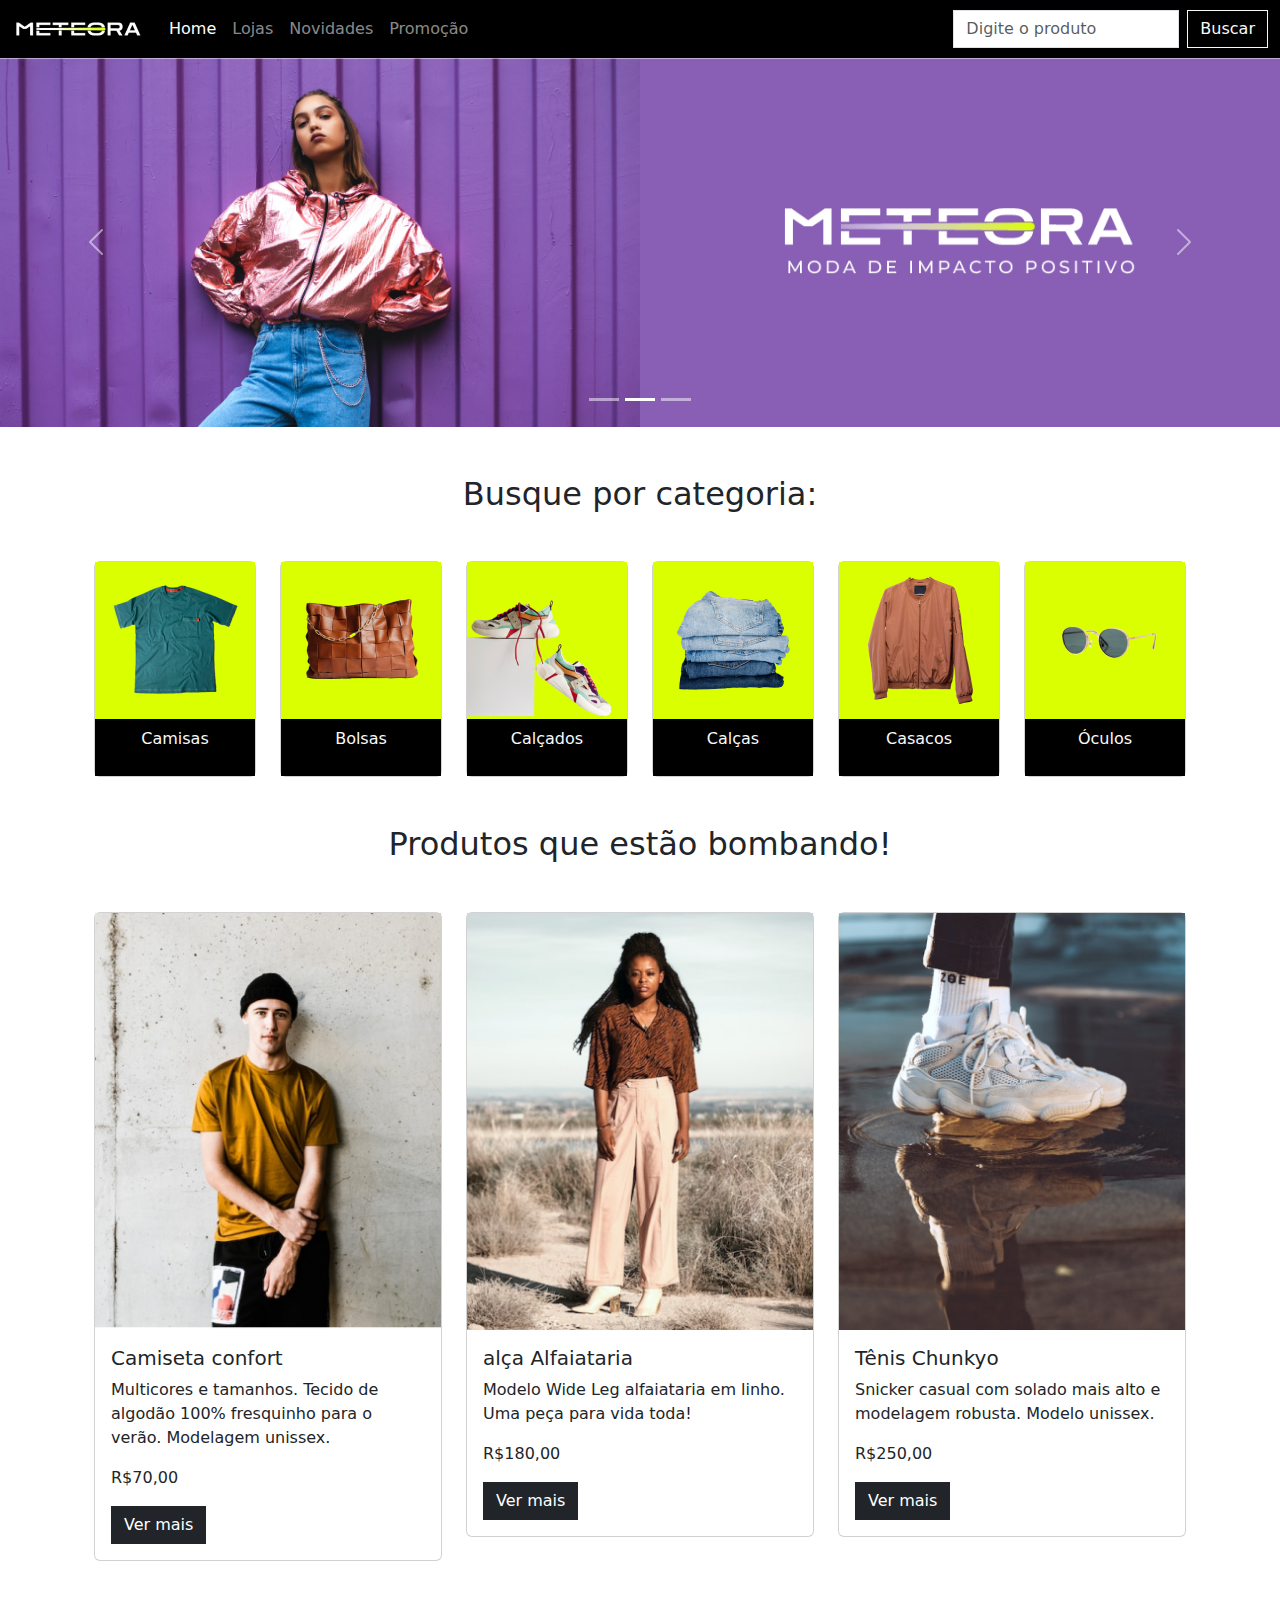
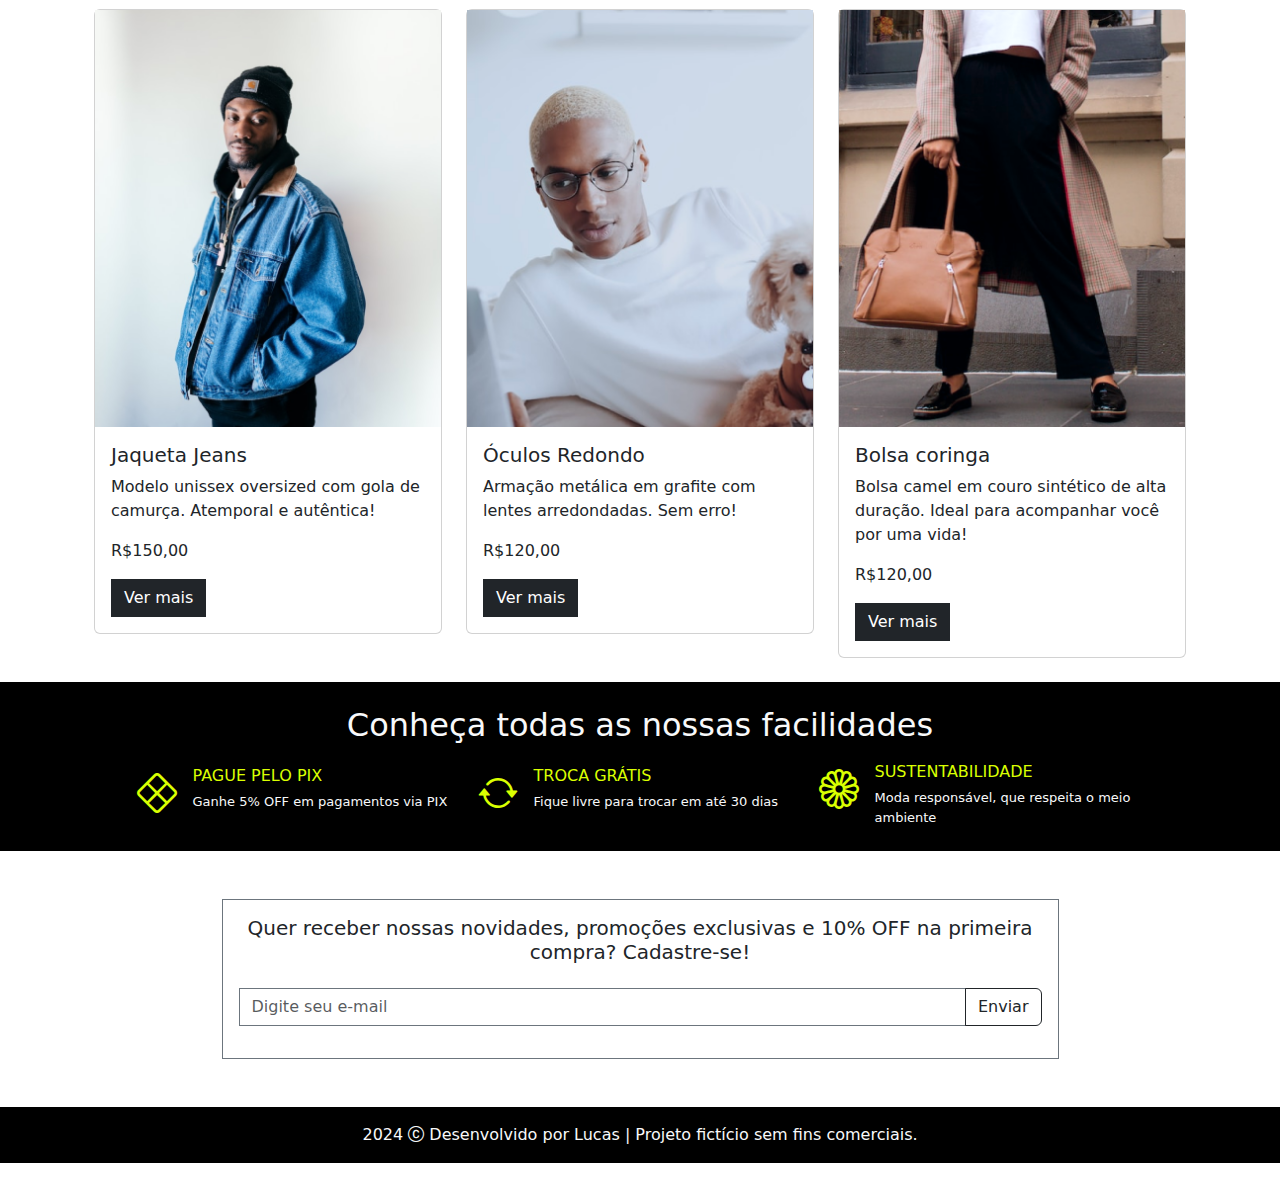
==== meteora/index.html @ 4a1a9614 "arrumando a transição de paginas" ====
<!DOCTYPE html>
<html lang="pt-br">
<head>
    <meta charset="UTF-8">
    <meta http-equiv="X-UA-Compatible" content="IE=edge">
    <meta name="viewport" content="width=device-width, initial-scale=1.0">
    <link rel="shortcut icon" href="/meteora/assets/favicon.png" type="image/x-icon">
    <title>METEORA</title>
    <link rel="stylesheet" href="style.css">
    <link rel="stylesheet" href="https://cdn.jsdelivr.net/npm/bootstrap-icons@1.11.3/font/bootstrap-icons.min.css">
    <link href="https://cdn.jsdelivr.net/npm/bootstrap@5.3.3/dist/css/bootstrap.min.css" rel="stylesheet" integrity="sha384-QWTKZyjpPEjISv5WaRU9OFeRpok6YctnYmDr5pNlyT2bRjXh0JMhjY6hW+ALEwIH" crossorigin="anonymous">
</head>
<body>
    
    <nav class="navbar navbar-expand-md bg-black navbar-dark"><!-- Inicio NavBar -->
        <div class="container-fluid">
          <a class="navbar-brand" href="index.html"><h1 class="m-0"><img class="d-block" src="assets/logo-meteora.png" alt="logo-meteora"></h1></a>
          <button class="navbar-toggler" type="button" data-bs-toggle="collapse" data-bs-target="#navbarSupportedContent" aria-controls="navbarSupportedContent" aria-expanded="false" aria-label="Toggle navigation">
            <span class="navbar-toggler-icon"></span>
          </button>
          <div class="collapse navbar-collapse" id="navbarSupportedContent">
            <ul class="navbar-nav me-auto">
              <li class="nav-item">
                <a class="nav-link active" aria-current="page" href="index.html">Home</a>
              </li>
              <li class="nav-item">
                <a class="nav-link" href="links-navbar/lojas.html">Lojas</a>
              </li>
              <li class="nav-item">
                <a class="nav-link" href="links-navbar/novidades.html">Novidades</a>
              </li>
              <li class="nav-item">
                <a class="nav-link" href="links-navbar/promocao.html">Promoção</a>
              </li>
            </ul>
            <form class="d-flex" role="search">
              <input class="form-control me-2 rounded-0" type="search" placeholder="Digite o produto" aria-label="Pesquisar">
              <button class="btn btn-outline-light rounded-0" type="submit">Buscar</button>
            </form>
        </div>
        </div>
    </nav><!-- Fim NavBar -->
    
    <div id="carouselExampleCaptions" class="carousel slide" data-bs-ride="carousel"> <!-- Inicio Carrosel -->
        <div class="carousel-indicators">
          <button type="button" data-bs-target="#carouselExampleCaptions" data-bs-slide-to="0" class="" aria-label="Slide 1"></button>
          <button type="button" data-bs-target="#carouselExampleCaptions" data-bs-slide-to="1" aria-label="Slide 2" class="active" aria-current="true"></button>
          <button type="button" data-bs-target="#carouselExampleCaptions" data-bs-slide-to="2" aria-label="Slide 3" class=""></button>
        </div>
            <div class="carousel-inner">
              <div class="carousel-item active">
                <img class="w-100 img-fluid d-md-none" src="./assets/Mobile/banner1-mobile.png"
                  alt="Modelo feminina vestindo blusa rosa fluorescente, em fundo lilás.">
                <img class="w-100 img-fluid d-none d-md-block d-xl-none" src="./assets/Tablet/banner1-tablet.png"
                  alt="Modelo feminina vestindo blusa rosa fluorescente, em fundo lilás.">
                <img class="w-100 img-fluid d-none d-xl-block" src="./assets/Desktop/banner1-desktop.png"
                  alt="Modelo feminina vestindo blusa rosa fluorescente, em fundo lilás.">
              </div>
              <div class="carousel-item position-relative">
                <img class="w-100 img-fluid d-md-none" src="./assets/Mobile/banner2-mobile.png"
                  alt="Modelo feminina utilizando óculos escuros e vestindo conjunto esportivo de blusa e calça na cor preta, sentada em um sofá preto em um fundo rosa.">
                <img class="w-100 img-fluid d-none d-md-block d-xl-none" src="./assets/Tablet/banner2-tablet.png"
                  alt="Modelo feminina utilizando óculos escuros e vestindo conjunto esportivo de blusa e calça na cor preta, sentada em um sofá preto em um fundo rosa.">
                <img class="w-100 img-fluid d-none d-xl-block" src="./assets/Desktop/banner2-desktop.png"
                  alt="Modelo feminina utilizando óculos escuros e vestindo conjunto esportivo de blusa e calça na cor preta, sentada em um sofá preto em um fundo rosa.">
                <div class="carousel-caption position-absolute posicao">
                  <h5 class="fs-1">COLEÇÃO ATEMPORAL</h5>
                  <p class="fs-4">Estilo e qualidade para durar.</p>
                </div>
              </div>
              <div class="carousel-item position-relative">
                <img class="w-100 img-fluid d-md-none" src="./assets/Mobile/banner3-mobile.png"
                  alt="Modelo feminina utilizando óculos escuros e vestindo conjunto esportivo de blusa e calça na cor preta, sentada em um sofá preto em um fundo rosa.">
                <img class="w-100 img-fluid d-none d-md-block d-xl-none" src="./assets/Tablet/banner3-tablet.png"
                  alt="Modelo feminina utilizando óculos escuros e vestindo conjunto esportivo de blusa e calça na cor preta, sentada em um sofá preto em um fundo rosa.">
                <img class="w-100 img-fluid d-none d-xl-block" src="./assets/Desktop/banner3-desktop.png"
                  alt="Modelo feminina utilizando óculos escuros e vestindo conjunto esportivo de blusa e calça na cor preta, sentada em um sofá preto em um fundo rosa.">
                <div class="carousel-caption position-absolute posicao">
                  <h5 class="fs-1">COLEÇÃO ATEMPORAL</h5>
                  <p class="fs-4">Alto impacto visual, baixo impacto ambiental!</p>
                </div>
              </div>
            </div>
        <button class="carousel-control-prev" type="button" data-bs-target="#carouselExampleCaptions" data-bs-slide="prev">
          <span class="carousel-control-prev-icon" aria-hidden="true"></span>
          <span class="visually-hidden">Anterior</span>
        </button>
        <button class="carousel-control-next" type="button" data-bs-target="#carouselExampleCaptions" data-bs-slide="next">
          <span class="carousel-control-next-icon" aria-hidden="true"></span>
          <span class="visually-hidden">Próximo</span>
        </button>
    </div> <!-- Fim Carrosel -->

      <h2 class="text-center my-3 my-xl-5">Busque por categoria:</h2>

      <div class="container row mx-auto g-4"> <!-- Inicio Categorias -->

        <div class="col-6 col-md-4 col-xl-2">  
          <div class="card"> 
            <img class="d-md-none d-block" src="./assets/Mobile/categorias/categoria-camiseta.png" alt="fds">
            <img class="d-none d-md-block d-xl-none" src="./assets/Tablet/categorias/categoria-camiseta.png" alt="fds">
            <img class="d-none d-xl-block" src="./assets/Desktop/categorias/categoria-camiseta.png" alt="fds">
            <div class="card-header bg-black">
              <p class="text-center text-light">Camisas</p>
            </div>
          </div>
        </div>

        <div class="col-6 col-md-4 col-xl-2">  
          <div class="card">
            <img class="d-md-none d-block" src="./assets/Mobile/categorias/categoria-bolsas.png" alt="fds">
            <img class="d-none d-md-block d-xl-none" src="./assets/Tablet/categorias/categoria-bolsas.png" alt="fds">
            <img class="d-none d-xl-block" src="./assets/Desktop/categorias/categoria-bolsa.png" alt="fds">
            <div class="card-header bg-black">
              <p class="text-center text-light">Bolsas</p>
            </div>
          </div>
        </div>

        <div class="col-6 col-md-4 col-xl-2">  
          <div class="card">
            <img class="d-md-none d-block" src="./assets/Mobile/categorias/categoria-calcados.png" alt="fds">
            <img class="d-none d-md-block d-xl-none" src="./assets/Tablet/categorias/categoria-calcados.png" alt="fds">
            <img class="d-none d-xl-block" src="./assets/Desktop/categorias/categoria-calcados.png" alt="fds">
            <div class="card-header bg-black">
              <p class="text-center text-light">Calçados</p>
            </div>
          </div>
        </div>

        <div class="col-6 col-md-4 col-xl-2">  
          <div class="card">
            <img class="d-md-none d-block" src="./assets/Mobile/categorias/categoria-calcas.png" alt="fds">
            <img class="d-none d-md-block d-xl-none" src="./assets/Tablet/categorias/categoria-calcas.png" alt="fds">
            <img class="d-none d-xl-block" src="./assets/Desktop/categorias/categoria-calcas.png" alt="fds">
            <div class="card-header bg-black">
              <p class="text-center text-light">Calças</p>
            </div>
          </div>
        </div>

        <div class="col-6 col-md-4 col-xl-2">  
          <div class="card">
            <img class="d-md-none d-block" src="./assets/Mobile/categorias/categoria-casacos.png" alt="fds">
            <img class="d-none d-md-block d-xl-none" src="./assets/Tablet/categorias/categoria-casacos.png" alt="fds">
            <img class="d-none d-xl-block" src="./assets/Desktop/categorias/categoria-casacos.png" alt="fds">
            <div class="card-header bg-black">
              <p class="text-center text-light">Casacos</p>
            </div>
          </div>
        </div>

        <div class="col-6 col-md-4 col-xl-2">  
          <div class="card">
            <img class="d-md-none d-block" src="./assets/Mobile/categorias/categoria-oculos.png" alt="fds">
            <img class="d-none d-md-block d-xl-none" src="./assets/Tablet/categorias/categoria-oculos.png" alt="fds">
            <img class="d-none d-xl-block" src="./assets/Desktop/categorias/categoria-oculos.png" alt="fds">
            <div class="card-header bg-black">
              <p class="text-center text-light">Óculos</p>
            </div>
          </div>
        </div>

  
      </div> <!-- Fim Categorias -->

      <h2 class="container text-center my-3 my-xl-5">Produtos que estão bombando!</h2>

      <div class="container row mx-auto g-4"> <!-- Inicio Produtos -->

        <div class="col-12 col-md-6 col-lg-4 pb-4">
          <div class="card">
            <img class="d-md-none d-block" src="./assets/Mobile/produtos/camiseta.png" alt="fds">
            <img class="d-none d-md-block d-xl-none" src="./assets/Tablet/produtos/camiseta.png" alt="fds">
            <img class="d-none d-xl-block" src="./assets/Desktop/produtos/camiseta.png" alt="fds">
            <div class="card-body">
              <h5 class="card-title">Camiseta confort</h5>
              <p class="card-text">Multicores e tamanhos. Tecido de algodão 100% fresquinho para o verão. Modelagem
                unissex.</p>
              <p>R$70,00</p>
              <a href="#" class="btn btn-dark rounded-0">Ver mais</a>
            </div>
          </div>
        </div>

          <div class="col-12 col-md-6 col-lg-4 pb-4">
          <div class="card">
            <img class="d-md-none d-block" src="./assets/Mobile/produtos/calca.png" alt="fds">
            <img class="d-none d-md-block d-xl-none" src="./assets/Tablet/produtos/calca.png" alt="fds">
            <img class="d-none d-xl-block" src="./assets/Desktop/produtos/calca.png" alt="fds">
            <div class="card-body">
              <h5 class="card-title">alça Alfaiataria</h5>
              <p class="card-text">Modelo Wide Leg alfaiataria em linho. Uma peça para vida toda!</p>
              <p>R$180,00</p>
              <a href="#" class="btn btn-dark rounded-0">Ver mais</a>
            </div>
          </div>
        </div>

          <div class="col-12 col-md-6 col-lg-4 pb-4">
          <div class="card">
            <img class="d-md-none d-block" src="./assets/Mobile/produtos/tenis.png" alt="fds">
            <img class="d-none d-md-block d-xl-none" src="./assets/Tablet/produtos/tenis.png" alt="fds">
            <img class="d-none d-xl-block" src="./assets/Desktop/produtos/tenis.png" alt="fds">
            <div class="card-body">
              <h5 class="card-title">Tênis Chunkyo</h5>
              <p class="card-text">Snicker casual com solado mais alto e modelagem robusta. Modelo unissex.</p>
              <p>R$250,00</p>
              <a href="#" class="btn btn-dark rounded-0">Ver mais</a>
            </div>
          </div>
        </div>

          <div class="col-12 col-md-6 col-lg-4 pb-4">
          <div class="card">
            <img class="d-md-none d-block" src="./assets/Mobile/produtos/jaqueta-jeans.png" alt="fds">
            <img class="d-none d-md-block d-xl-none" src="./assets/Tablet/produtos/jaqueta-jeans.png" alt="fds">
            <img class="d-none d-xl-block" src="./assets/Desktop/produtos/jaqueta-jeans.png" alt="fds">
            <div class="card-body">
              <h5 class="card-title">Jaqueta Jeans</h5>
              <p class="card-text">Modelo unissex oversized com gola de camurça. Atemporal e autêntica!</p>
              <p>R$150,00</p>
              <a href="#" class="btn btn-dark rounded-0">Ver mais</a>
            </div>
          </div>
        </div>

          <div class="col-12 col-md-6 col-lg-4 pb-4">
          <div class="card">
            <img class="d-md-none d-block" src="./assets/Mobile/produtos/oculos.png" alt="fds">
            <img class="d-none d-md-block d-xl-none" src="./assets/Tablet/produtos/oculos.png" alt="fds">
            <img class="d-none d-xl-block" src="./assets/Desktop/produtos/oculos.png" alt="fds">
            <div class="card-body">
              <h5 class="card-title">Óculos Redondo</h5>
              <p class="card-text">Armação metálica em grafite com lentes arredondadas. Sem erro!</p>
              <p>R$120,00</p>
              <a href="#" class="btn btn-dark rounded-0">Ver mais</a>
            </div>
          </div>
        </div>

          <div class="col-12 col-md-6 col-lg-4 pb-4">
          <div class="card">
            <img class="d-md-none d-block" src="./assets/Mobile/produtos/bolsa.png" alt="fds">
            <img class="d-none d-md-block d-xl-none" src="./assets/Tablet/produtos/bolsa.png" alt="fds">
            <img class="d-none d-xl-block" src="./assets/Desktop/produtos/bolsa.png" alt="fds">
            <div class="card-body">
              <h5 class="card-title">Bolsa coringa</h5>
              <p class="card-text">Bolsa camel em couro sintético de alta duração. Ideal para acompanhar você por uma
                vida!</p>
              <p>R$120,00</p>
              <a href="#" class="btn btn-dark rounded-0">Ver mais</a>
            </div>
          </div>
        </div>

      </div> <!-- Inicio Produtos -->

      <section class="py-4 bg-black">
        <!-- Inicio Facilidades -->

        <h2 class="pb-2 text-center text-light">Conheça todas as nossas facilidades</h2>

        <div class="d-flex flex-column flex-lg-row justify-content-center align-items-center gap-3 px-3">
          <div class="divs-facilidades d-flex">
            <div><i class="bi bi-x-diamond fs-1 texto-cor-verde"></i></div>
            <div>
              <div class="ms-3 mb-1 texto-cor-verde">PAGUE PELO PIX</div>
              <div class="texto-menor ms-3 text-light">Ganhe 5% OFF em pagamentos via PIX</div>
            </div>
          </div>

          <div class="divs-facilidades d-flex">
            <div><i class="bi bi-arrow-repeat fs-1 texto-cor-verde"></i></div>
            <div>
              <div class="ms-3 mb-1 texto-cor-verde">TROCA GRÁTIS</div>
              <div class="texto-menor ms-3 text-light">Fique livre para trocar em até 30 dias</div>
            </div>
          </div>

          <div class="divs-facilidades d-flex">
            <div><i class="bi bi-flower1 fs-1 texto-cor-verde"></i></div>
            <div>
              <div class="ms-3 mb-1 texto-cor-verde">SUSTENTABILIDADE</div>
              <div class="texto-menor ms-3 text-light">Moda responsável, que respeita o meio ambiente</div>
            </div>
          </div>
        </div>

      </section> <!-- Fim Facilidades -->

      <div class="container"> <!-- Inicio Form -->
        <form class="container w-75 d-flex flex-column border border-secondary my-3 my-xl-5 p-3 text-center">
          
          <h5>Quer receber nossas novidades, promoções exclusivas e 10% OFF na primeira compra? Cadastre-se!</h5>

          <div class="input-group my-3">
            <input type="email" class="form-control border-secondary rounded-0" placeholder="Digite seu e-mail" aria-label="Digite seu e-mail" aria-describedby="button-addon2" /> 
            <button class="btn btn-outline-dark" type="button" id="button-addon2">Enviar</butto>
          </div>

        </form>
      </div> <!-- Fim Form -->

      <footer class="text-center bg-black"> <!--Inicio Footer-->
        <p class="py-3 text-light">2024 <i class="bi bi-c-circle"></i> Desenvolvido por Lucas | Projeto fictício sem fins comerciais.</p>
      </footer> <!--Fim Footer-->

    <script src="https://cdn.jsdelivr.net/npm/bootstrap@5.3.3/dist/js/bootstrap.bundle.min.js" integrity="sha384-YvpcrYf0tY3lHB60NNkmXc5s9fDVZLESaAA55NDzOxhy9GkcIdslK1eN7N6jIeHz" crossorigin="anonymous"></script>
</body>
</html>
---- meteora/style.css ----
.texto-menor {
    font-size: 13px;
}

.divs-facilidades{
    width: 325px;
}

.texto-cor-verde {
    color: #DAFF01;
}

.botao-lilas {
    background-color: #9353FF;
}

.posicao{
    top: 40%;
}

@media(max-width: 767px){
    .posicao{
        top:60%;
    }
}
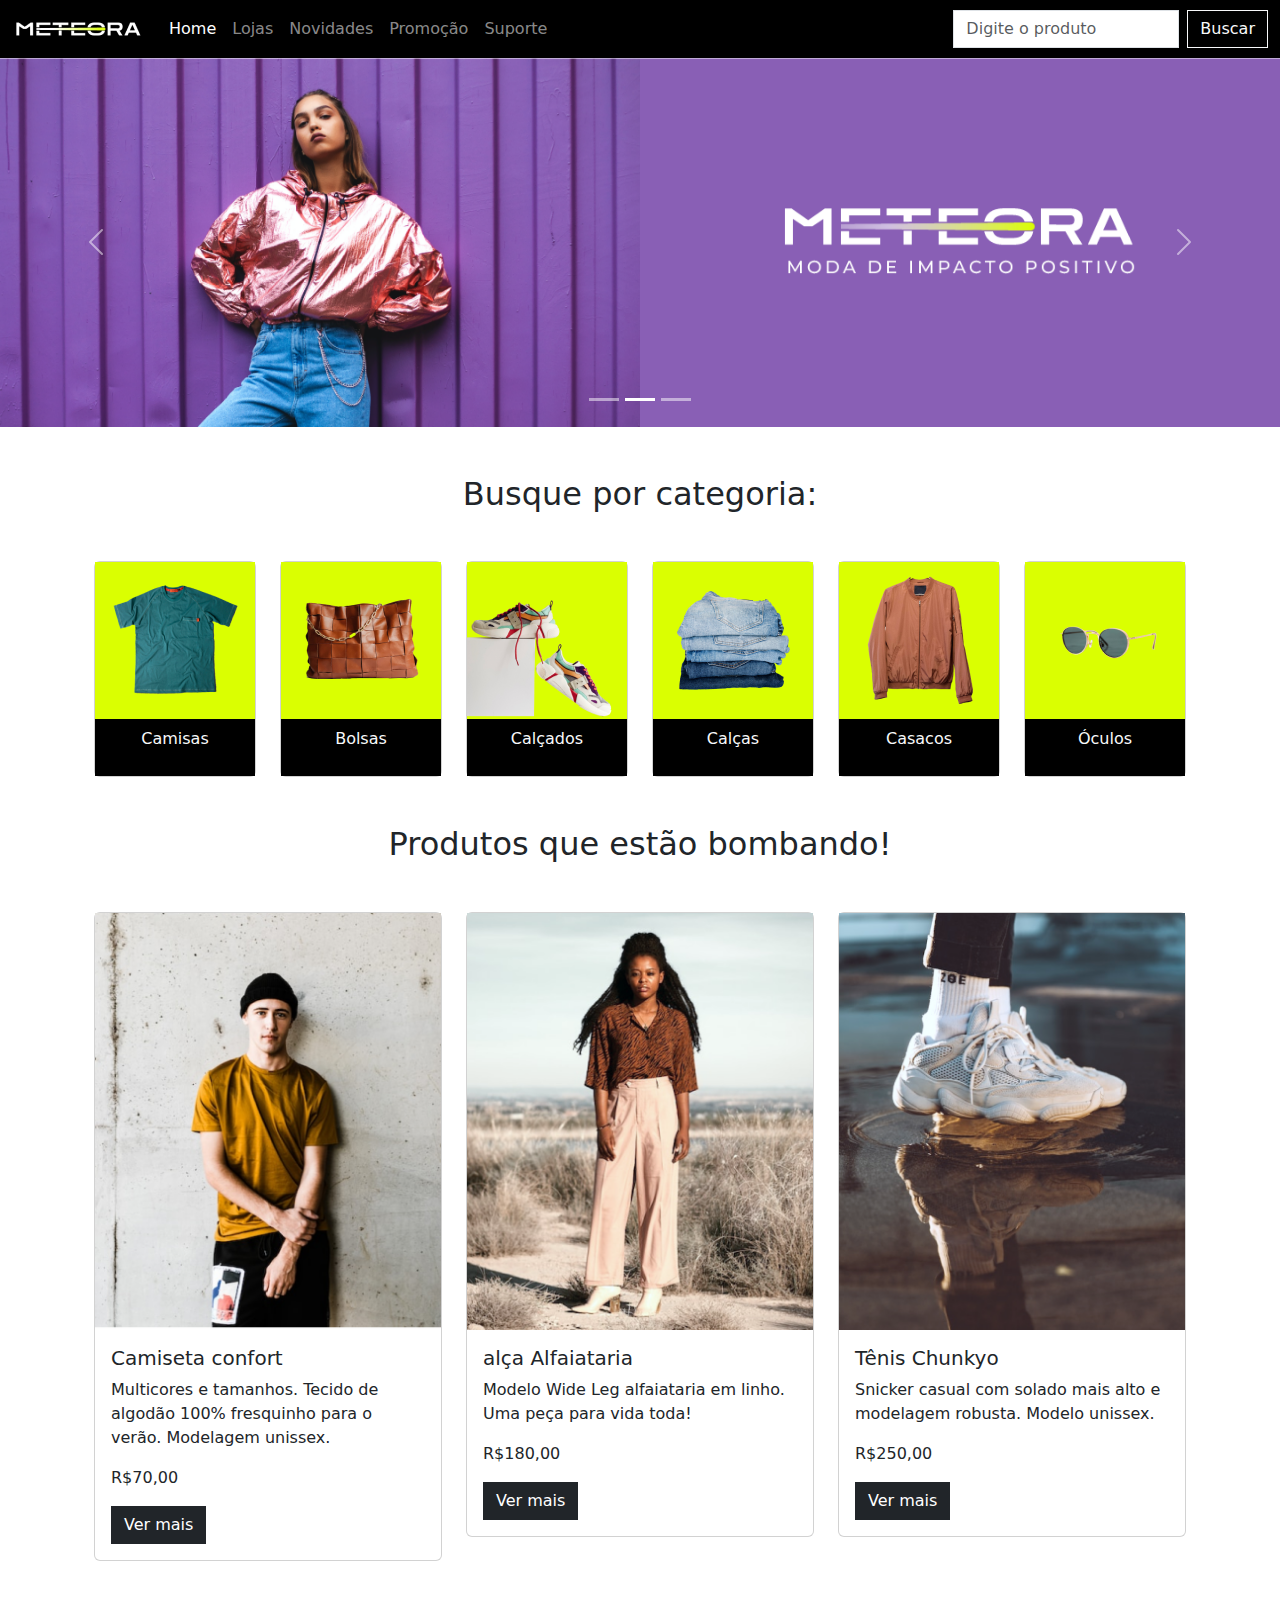
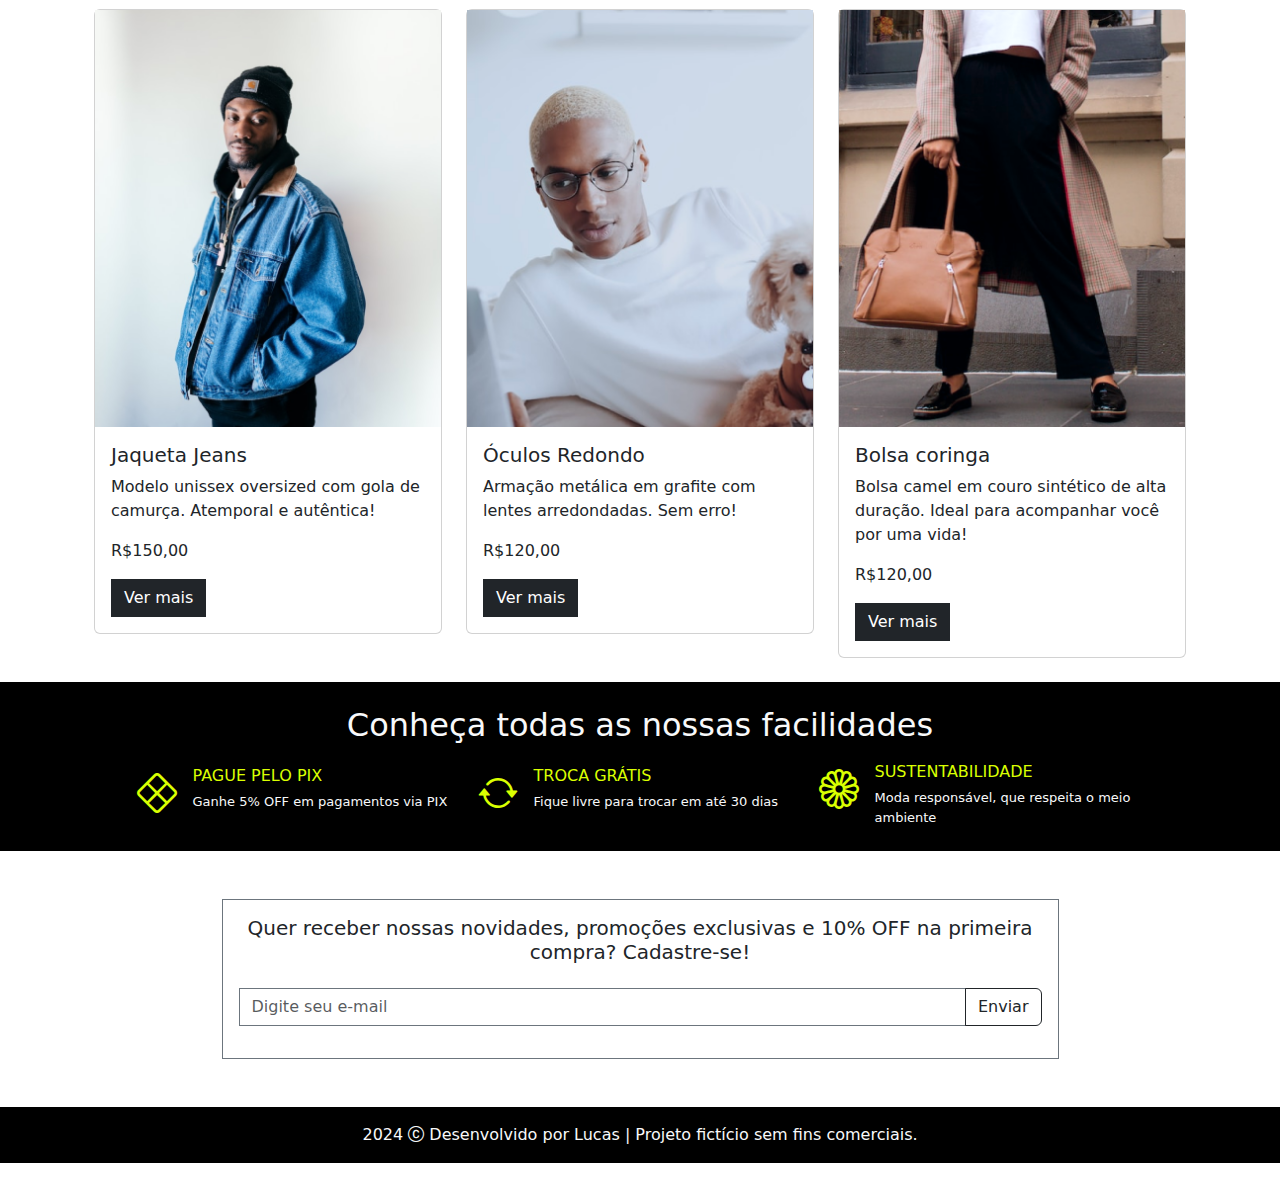
==== commit 1f38ac69: "fazendo melhorias e indo começar a criar a página de novidades" ====
--- a/meteora/index.html
+++ b/meteora/index.html
@@ -10,7 +10,7 @@
     <link rel="stylesheet" href="https://cdn.jsdelivr.net/npm/bootstrap-icons@1.11.3/font/bootstrap-icons.min.css">
     <link href="https://cdn.jsdelivr.net/npm/bootstrap@5.3.3/dist/css/bootstrap.min.css" rel="stylesheet" integrity="sha384-QWTKZyjpPEjISv5WaRU9OFeRpok6YctnYmDr5pNlyT2bRjXh0JMhjY6hW+ALEwIH" crossorigin="anonymous">
 </head>
-<body>
+<body class="m-0 p-0">
     
     <nav class="navbar navbar-expand-md bg-black navbar-dark"><!-- Inicio NavBar -->
         <div class="container-fluid">
@@ -31,6 +31,9 @@
               </li>
               <li class="nav-item">
                 <a class="nav-link" href="links-navbar/promocao.html">Promoção</a>
+              </li>
+              <li class="nav-item">
+                <a class="nav-link" href="links-navbar/suporte.html">Suporte</a>
               </li>
             </ul>
             <form class="d-flex" role="search">
--- a/meteora/style.css
+++ b/meteora/style.css
@@ -8,6 +8,10 @@
 
 .texto-cor-verde {
     color: #DAFF01;
+}
+
+.mark-cor-verde {
+    background-color: #DAFF01;
 }
 
 .botao-lilas {
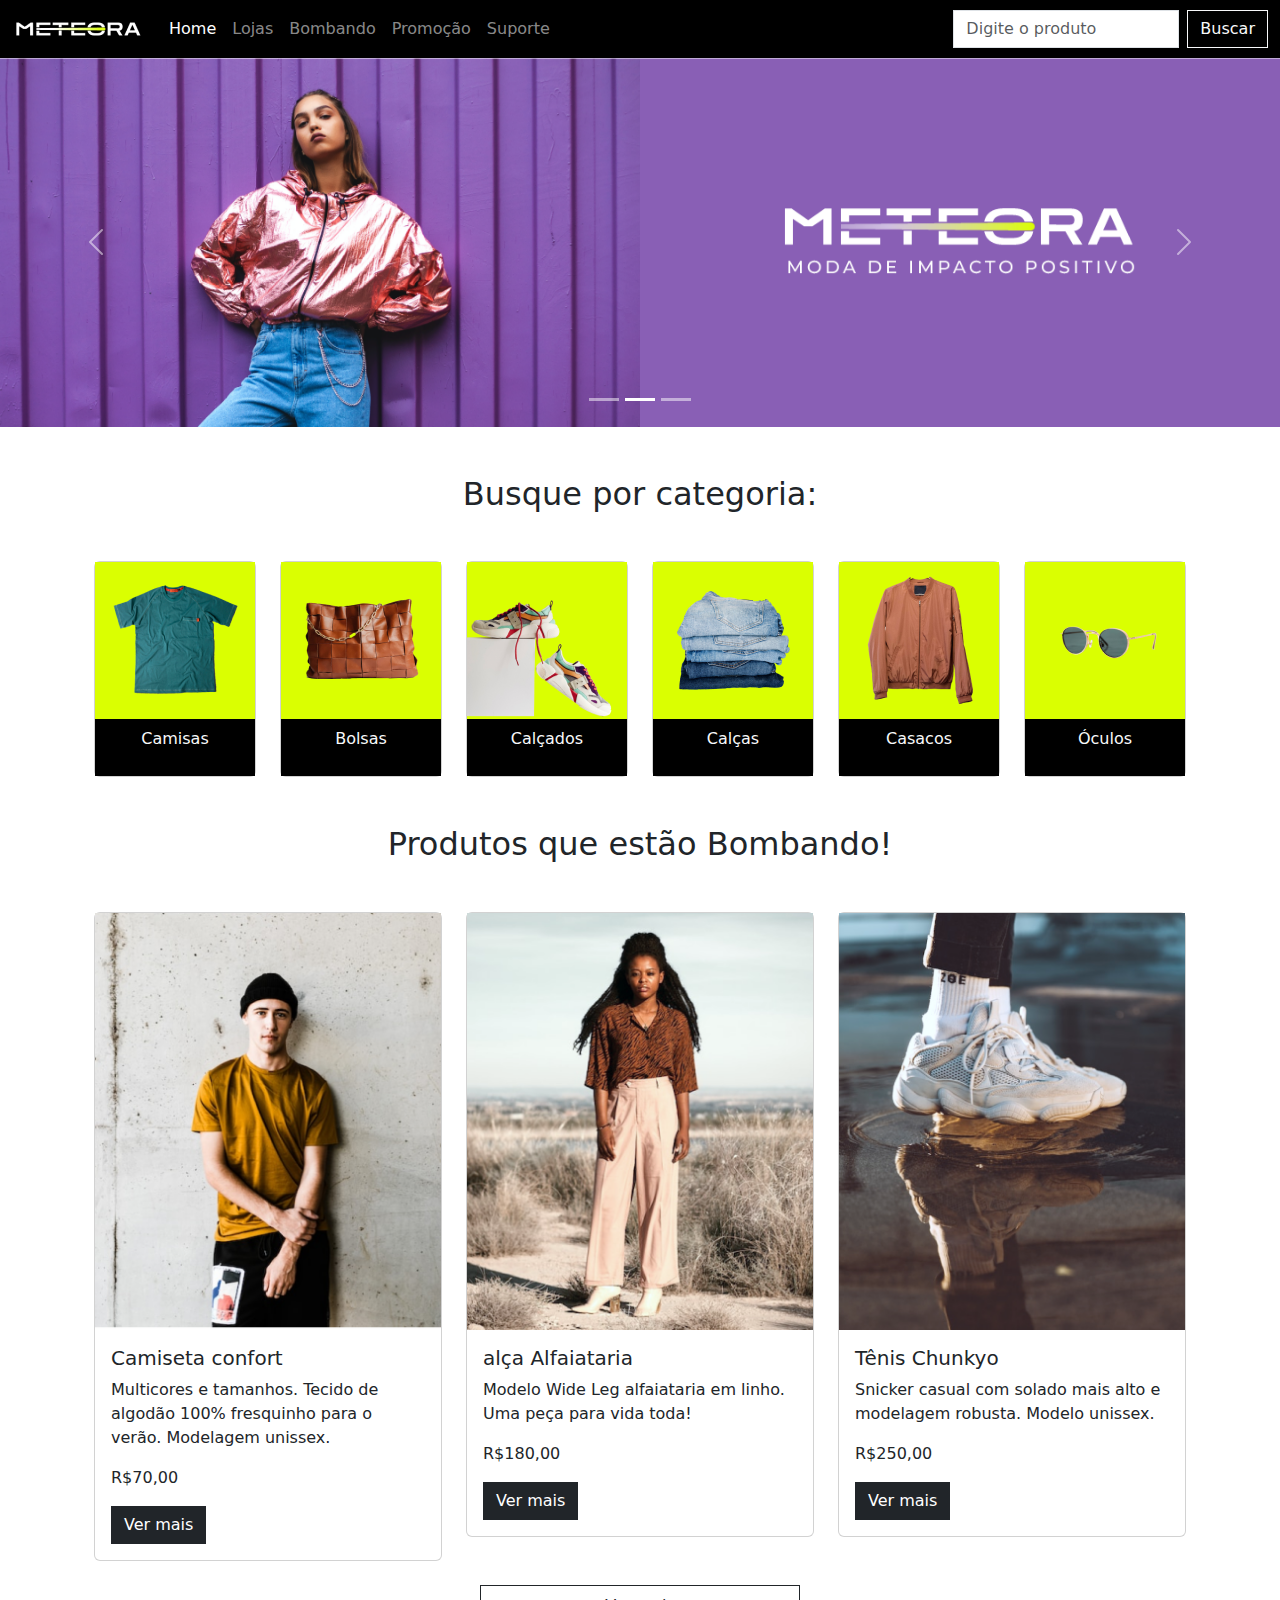
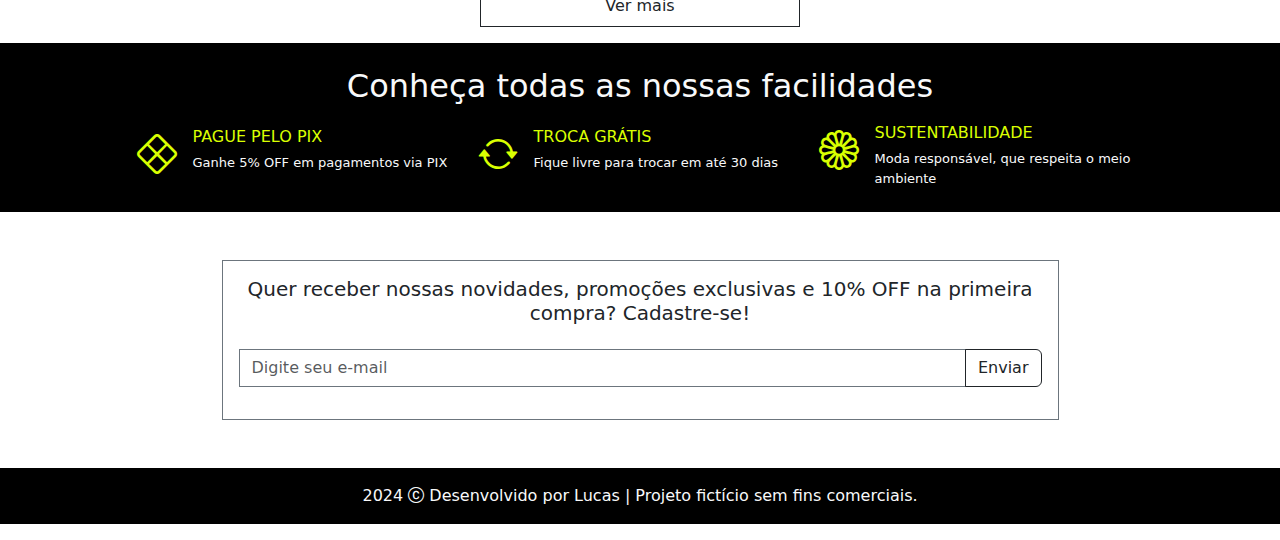
==== commit 266c2963: "página de promoções completa, partindo para a criação da page de suporte" ====
--- a/meteora/index.html
+++ b/meteora/index.html
@@ -27,7 +27,7 @@
                 <a class="nav-link" href="links-navbar/lojas.html">Lojas</a>
               </li>
               <li class="nav-item">
-                <a class="nav-link" href="links-navbar/novidades.html">Novidades</a>
+                <a class="nav-link" href="links-navbar/bombando.html">Bombando</a>
               </li>
               <li class="nav-item">
                 <a class="nav-link" href="links-navbar/promocao.html">Promoção</a>
@@ -167,7 +167,7 @@
   
       </div> <!-- Fim Categorias -->
 
-      <h2 class="container text-center my-3 my-xl-5">Produtos que estão bombando!</h2>
+      <h2 class="container text-center my-3 my-xl-5">Produtos que estão Bombando!</h2>
 
       <div class="container row mx-auto g-4"> <!-- Inicio Produtos -->
 
@@ -186,7 +186,7 @@
           </div>
         </div>
 
-          <div class="col-12 col-md-6 col-lg-4 pb-4">
+        <div class="col-12 col-md-6 col-lg-4 pb-4">
           <div class="card">
             <img class="d-md-none d-block" src="./assets/Mobile/produtos/calca.png" alt="fds">
             <img class="d-none d-md-block d-xl-none" src="./assets/Tablet/produtos/calca.png" alt="fds">
@@ -200,7 +200,7 @@
           </div>
         </div>
 
-          <div class="col-12 col-md-6 col-lg-4 pb-4">
+        <div class="col-12 col-md-6 col-lg-4 pb-4">
           <div class="card">
             <img class="d-md-none d-block" src="./assets/Mobile/produtos/tenis.png" alt="fds">
             <img class="d-none d-md-block d-xl-none" src="./assets/Tablet/produtos/tenis.png" alt="fds">
@@ -214,50 +214,9 @@
           </div>
         </div>
 
-          <div class="col-12 col-md-6 col-lg-4 pb-4">
-          <div class="card">
-            <img class="d-md-none d-block" src="./assets/Mobile/produtos/jaqueta-jeans.png" alt="fds">
-            <img class="d-none d-md-block d-xl-none" src="./assets/Tablet/produtos/jaqueta-jeans.png" alt="fds">
-            <img class="d-none d-xl-block" src="./assets/Desktop/produtos/jaqueta-jeans.png" alt="fds">
-            <div class="card-body">
-              <h5 class="card-title">Jaqueta Jeans</h5>
-              <p class="card-text">Modelo unissex oversized com gola de camurça. Atemporal e autêntica!</p>
-              <p>R$150,00</p>
-              <a href="#" class="btn btn-dark rounded-0">Ver mais</a>
-            </div>
-          </div>
-        </div>
-
-          <div class="col-12 col-md-6 col-lg-4 pb-4">
-          <div class="card">
-            <img class="d-md-none d-block" src="./assets/Mobile/produtos/oculos.png" alt="fds">
-            <img class="d-none d-md-block d-xl-none" src="./assets/Tablet/produtos/oculos.png" alt="fds">
-            <img class="d-none d-xl-block" src="./assets/Desktop/produtos/oculos.png" alt="fds">
-            <div class="card-body">
-              <h5 class="card-title">Óculos Redondo</h5>
-              <p class="card-text">Armação metálica em grafite com lentes arredondadas. Sem erro!</p>
-              <p>R$120,00</p>
-              <a href="#" class="btn btn-dark rounded-0">Ver mais</a>
-            </div>
-          </div>
-        </div>
-
-          <div class="col-12 col-md-6 col-lg-4 pb-4">
-          <div class="card">
-            <img class="d-md-none d-block" src="./assets/Mobile/produtos/bolsa.png" alt="fds">
-            <img class="d-none d-md-block d-xl-none" src="./assets/Tablet/produtos/bolsa.png" alt="fds">
-            <img class="d-none d-xl-block" src="./assets/Desktop/produtos/bolsa.png" alt="fds">
-            <div class="card-body">
-              <h5 class="card-title">Bolsa coringa</h5>
-              <p class="card-text">Bolsa camel em couro sintético de alta duração. Ideal para acompanhar você por uma
-                vida!</p>
-              <p>R$120,00</p>
-              <a href="#" class="btn btn-dark rounded-0">Ver mais</a>
-            </div>
-          </div>
-        </div>
-
-      </div> <!-- Inicio Produtos -->
+      </div> <!-- Fim Produtos -->
+
+      <a href="links-navbar/bombando.html" type="button" class="container d-flex mb-3 w-25 justify-content-center btn btn-outline-dark rounded-0 py-2">Ver mais</a>
 
       <section class="py-4 bg-black">
         <!-- Inicio Facilidades -->
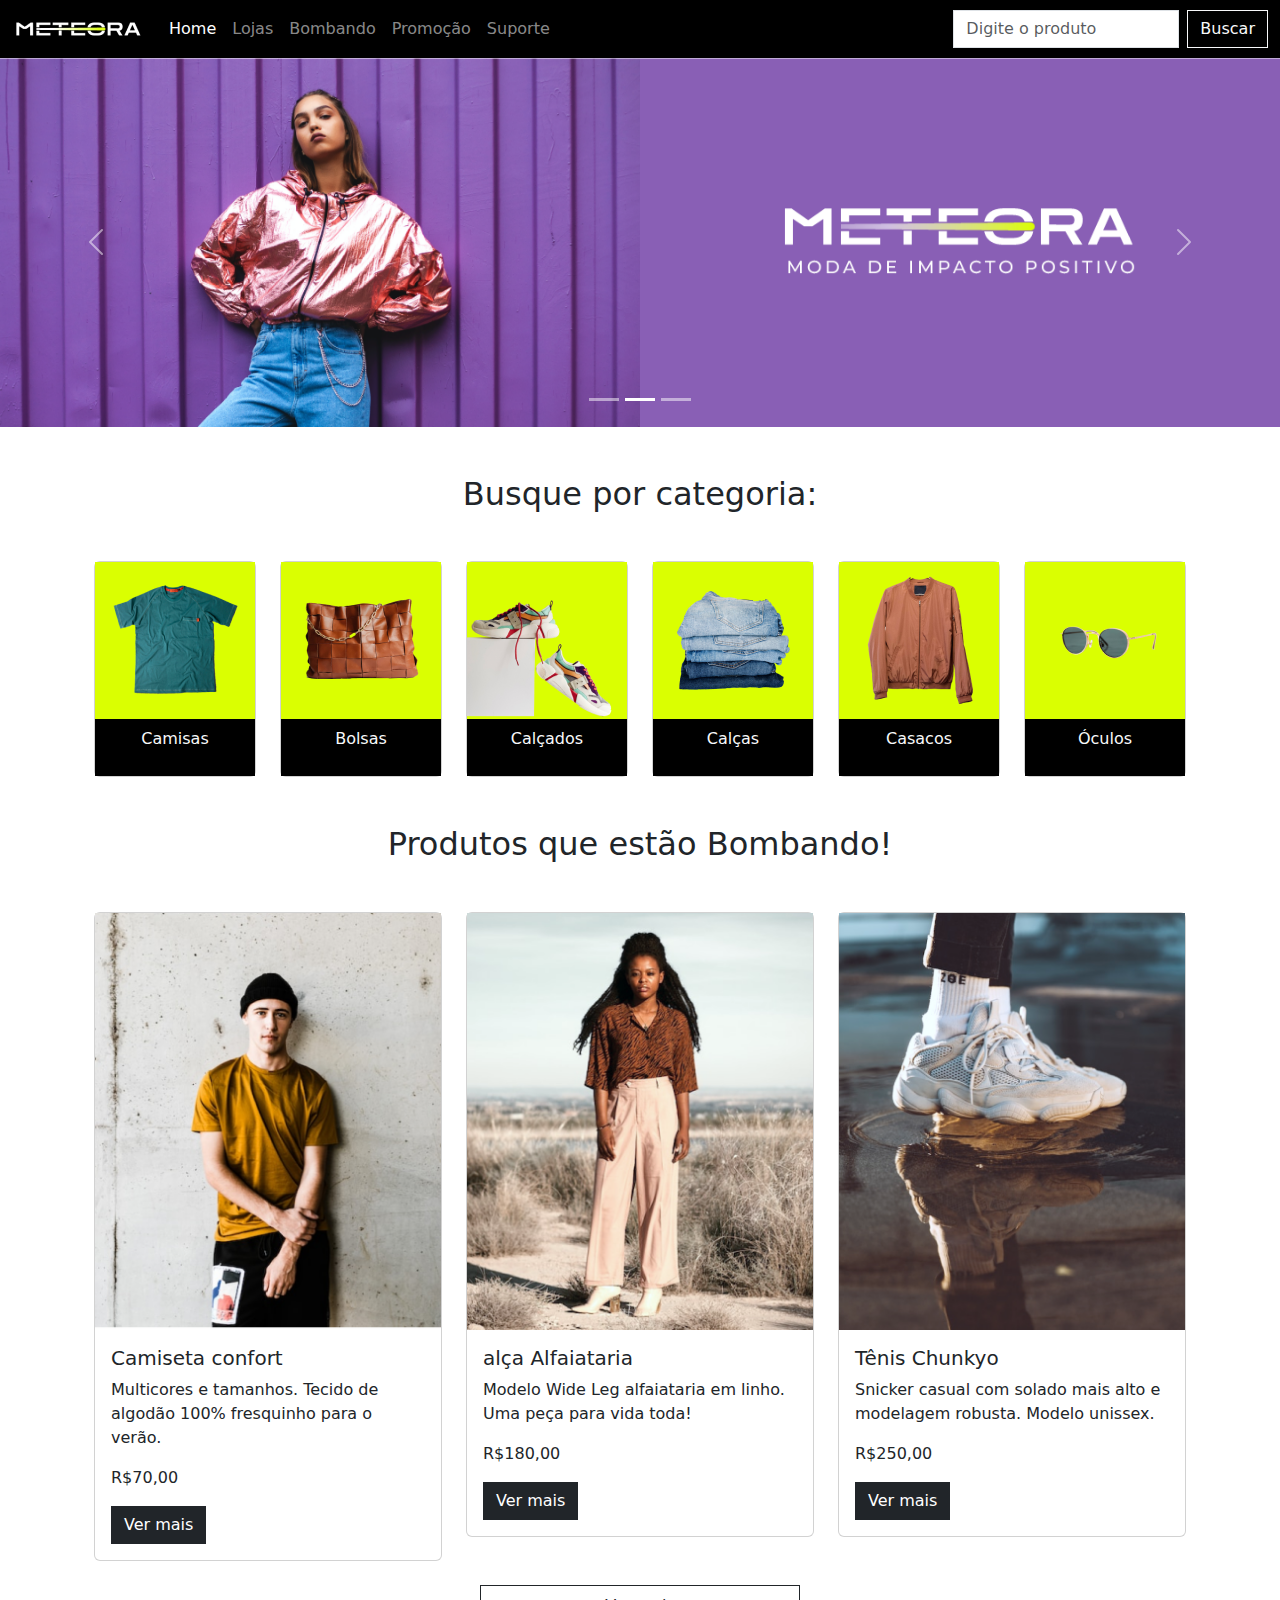
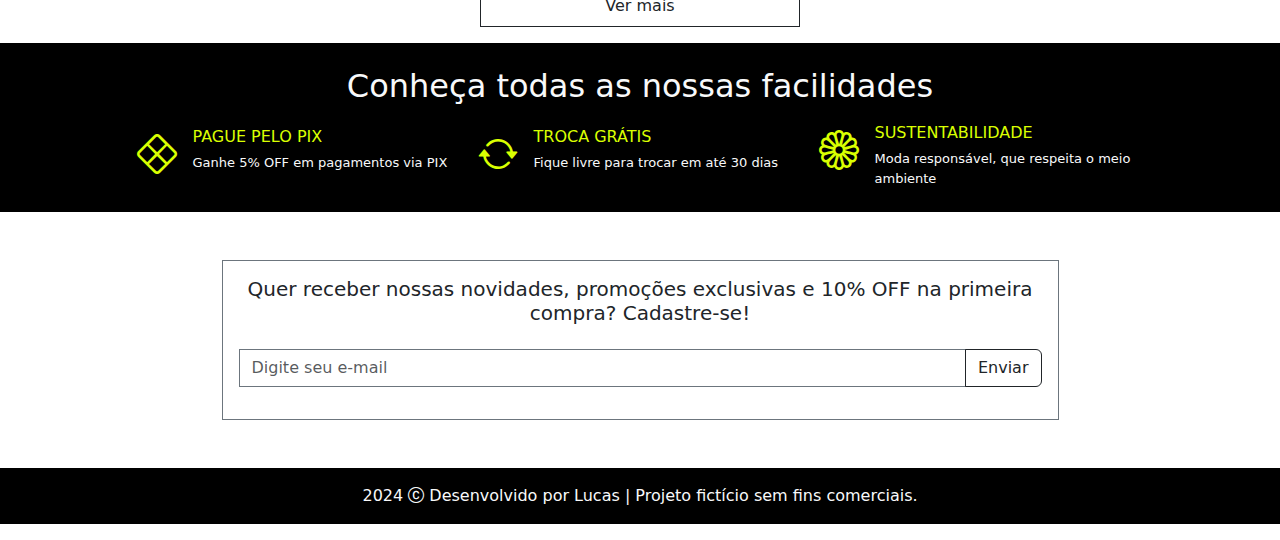
==== commit 6c2704dc: "alguns retoques de responsidvidade" ====
--- a/meteora/index.html
+++ b/meteora/index.html
@@ -4,7 +4,7 @@
     <meta charset="UTF-8">
     <meta http-equiv="X-UA-Compatible" content="IE=edge">
     <meta name="viewport" content="width=device-width, initial-scale=1.0">
-    <link rel="shortcut icon" href="/meteora/assets/favicon.png" type="image/x-icon">
+    <link rel="shortcut icon" href="assets/favicon.png" type="image/x-icon">
     <title>METEORA</title>
     <link rel="stylesheet" href="style.css">
     <link rel="stylesheet" href="https://cdn.jsdelivr.net/npm/bootstrap-icons@1.11.3/font/bootstrap-icons.min.css">
@@ -178,8 +178,7 @@
             <img class="d-none d-xl-block" src="./assets/Desktop/produtos/camiseta.png" alt="fds">
             <div class="card-body">
               <h5 class="card-title">Camiseta confort</h5>
-              <p class="card-text">Multicores e tamanhos. Tecido de algodão 100% fresquinho para o verão. Modelagem
-                unissex.</p>
+              <p class="card-text">Multicores e tamanhos. Tecido de algodão 100% fresquinho para o verão.</p>
               <p>R$70,00</p>
               <a href="#" class="btn btn-dark rounded-0">Ver mais</a>
             </div>
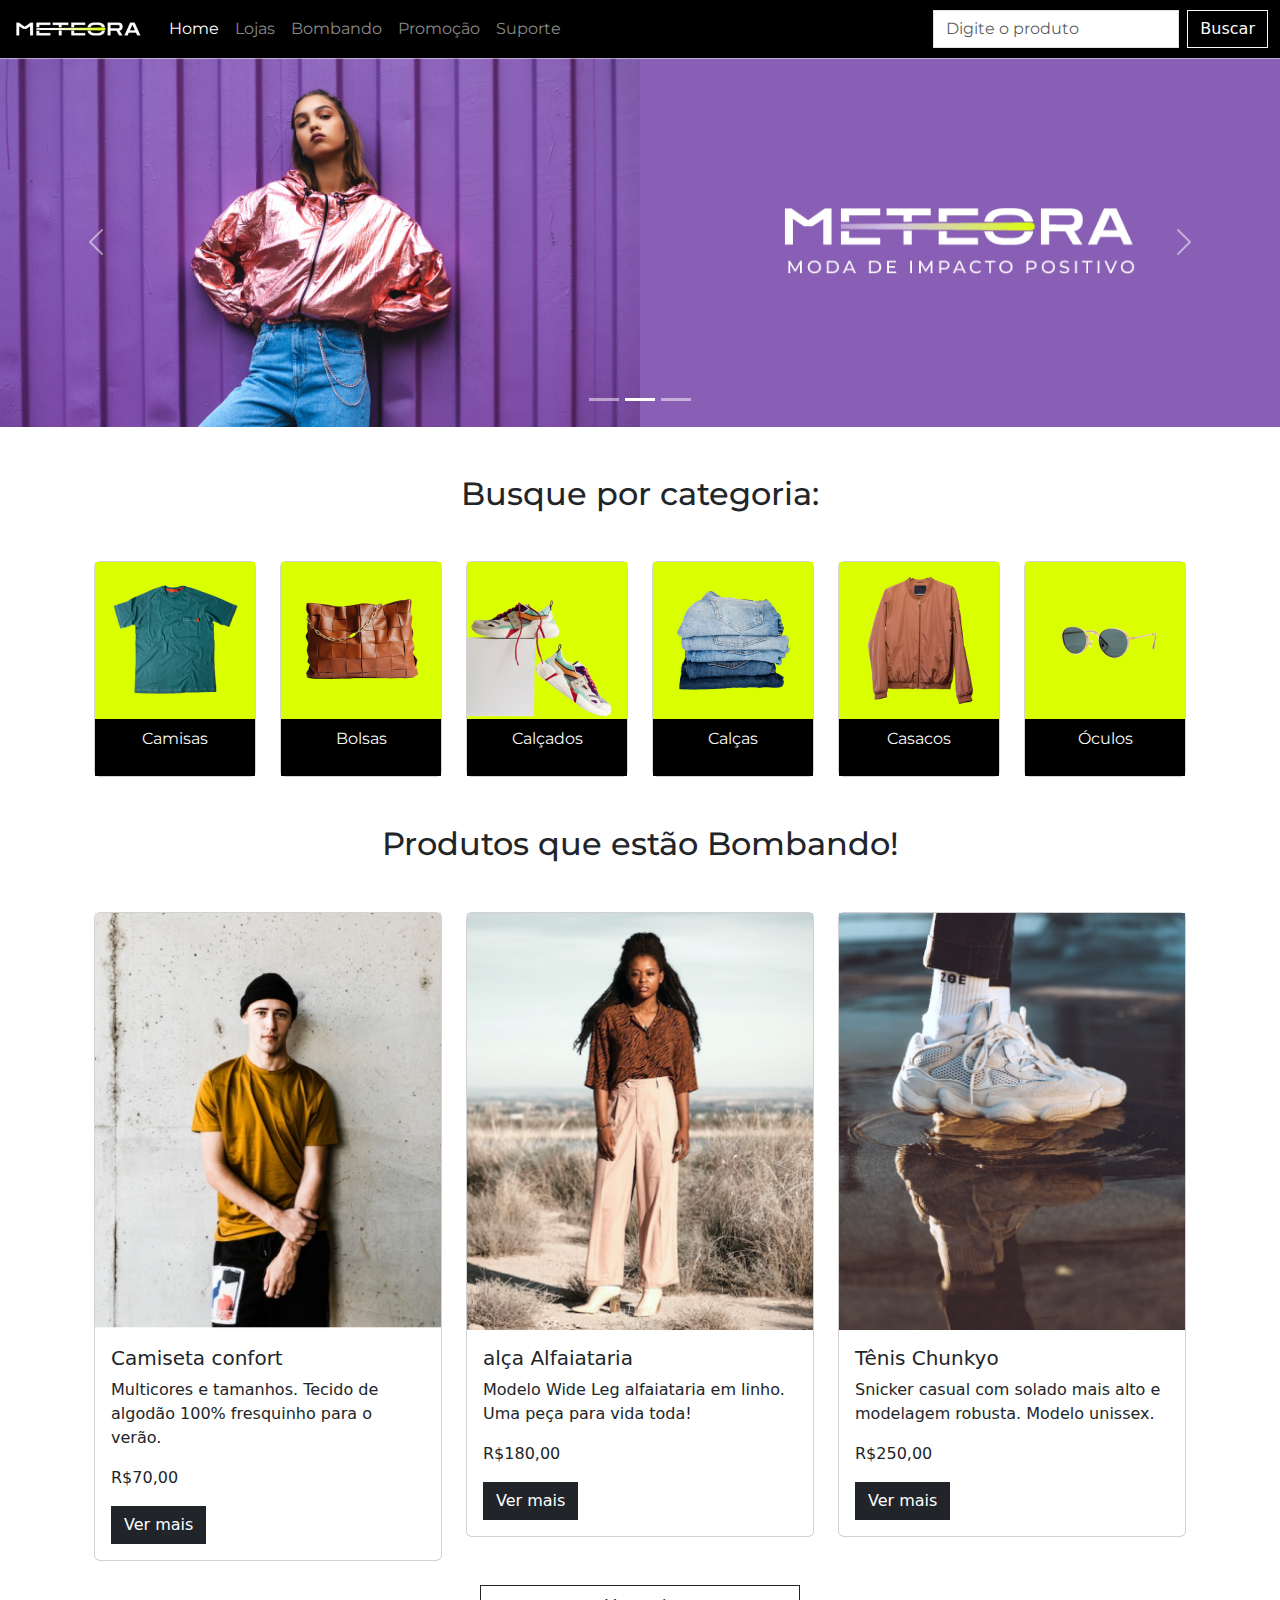
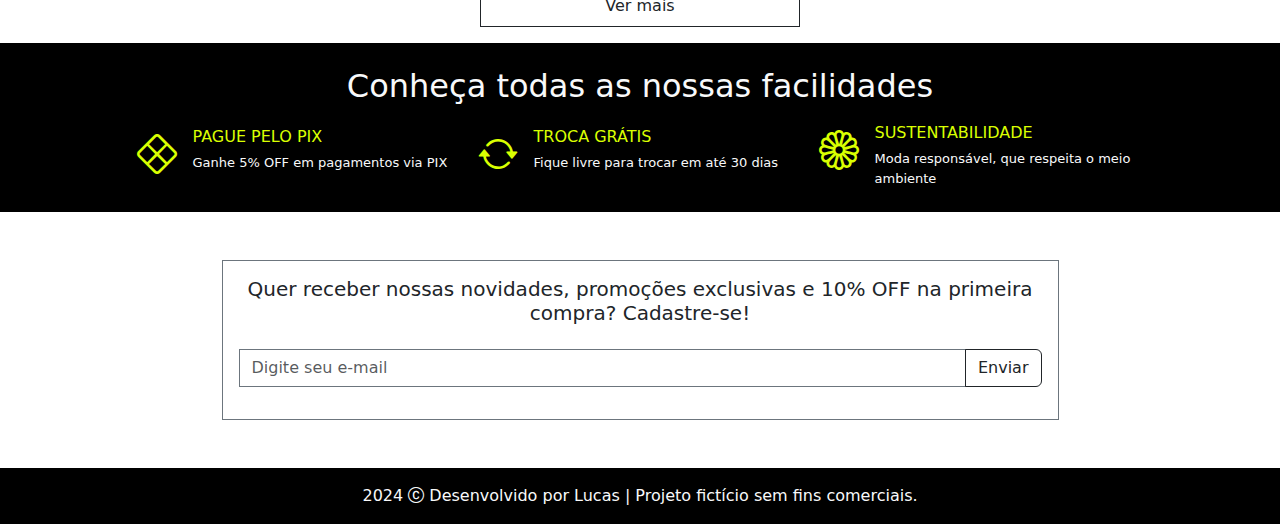
==== commit 2778e2bd: "adicionando fonts ao projeto" ====
--- a/meteora/index.html
+++ b/meteora/index.html
@@ -21,24 +21,24 @@
           <div class="collapse navbar-collapse" id="navbarSupportedContent">
             <ul class="navbar-nav me-auto">
               <li class="nav-item">
-                <a class="nav-link active" aria-current="page" href="index.html">Home</a>
-              </li>
-              <li class="nav-item">
-                <a class="nav-link" href="links-navbar/lojas.html">Lojas</a>
-              </li>
-              <li class="nav-item">
-                <a class="nav-link" href="links-navbar/bombando.html">Bombando</a>
-              </li>
-              <li class="nav-item">
-                <a class="nav-link" href="links-navbar/promocao.html">Promoção</a>
-              </li>
-              <li class="nav-item">
-                <a class="nav-link" href="links-navbar/suporte.html">Suporte</a>
+                <a class="nav-link active titulos-com-borda" aria-current="page" href="index.html">Home</a>
+              </li>
+              <li class="nav-item">
+                <a class="nav-link titulos-com-borda" href="links-navbar/lojas.html">Lojas</a>
+              </li>
+              <li class="nav-item">
+                <a class="nav-link titulos-com-borda" href="links-navbar/bombando.html">Bombando</a>
+              </li>
+              <li class="nav-item">
+                <a class="nav-link titulos-com-borda" href="links-navbar/promocao.html">Promoção</a>
+              </li>
+              <li class="nav-item">
+                <a class="nav-link titulos-com-borda" href="links-navbar/suporte.html">Suporte</a>
               </li>
             </ul>
             <form class="d-flex" role="search">
-              <input class="form-control me-2 rounded-0" type="search" placeholder="Digite o produto" aria-label="Pesquisar">
-              <button class="btn btn-outline-light rounded-0" type="submit">Buscar</button>
+              <input class="form-control me-2 rounded-0 titulos-com-borda" type="search" placeholder="Digite o produto" aria-label="Pesquisar">
+              <button class="btn btn-outline-light rounded-0 titulos-com-borda" type="submit">Buscar</button>
             </form>
         </div>
         </div>
@@ -67,8 +67,7 @@
                 <img class="w-100 img-fluid d-none d-xl-block" src="./assets/Desktop/banner2-desktop.png"
                   alt="Modelo feminina utilizando óculos escuros e vestindo conjunto esportivo de blusa e calça na cor preta, sentada em um sofá preto em um fundo rosa.">
                 <div class="carousel-caption position-absolute posicao">
-                  <h5 class="fs-1">COLEÇÃO ATEMPORAL</h5>
-                  <p class="fs-4">Estilo e qualidade para durar.</p>
+                  <h5 class="fs-1 titulos-com-borda">COLEÇÃO ATEMPORAL</h5>
                 </div>
               </div>
               <div class="carousel-item position-relative">
@@ -79,8 +78,7 @@
                 <img class="w-100 img-fluid d-none d-xl-block" src="./assets/Desktop/banner3-desktop.png"
                   alt="Modelo feminina utilizando óculos escuros e vestindo conjunto esportivo de blusa e calça na cor preta, sentada em um sofá preto em um fundo rosa.">
                 <div class="carousel-caption position-absolute posicao">
-                  <h5 class="fs-1">COLEÇÃO ATEMPORAL</h5>
-                  <p class="fs-4">Alto impacto visual, baixo impacto ambiental!</p>
+                  <h5 class="fs-1 titulos-com-borda">SEMPRE NA MODA</h5>
                 </div>
               </div>
             </div>
@@ -94,7 +92,7 @@
         </button>
     </div> <!-- Fim Carrosel -->
 
-      <h2 class="text-center my-3 my-xl-5">Busque por categoria:</h2>
+      <h2 class="text-center my-3 my-xl-5 titulos-com-borda">Busque por categoria:</h2>
 
       <div class="container row mx-auto g-4"> <!-- Inicio Categorias -->
 
@@ -104,7 +102,7 @@
             <img class="d-none d-md-block d-xl-none" src="./assets/Tablet/categorias/categoria-camiseta.png" alt="fds">
             <img class="d-none d-xl-block" src="./assets/Desktop/categorias/categoria-camiseta.png" alt="fds">
             <div class="card-header bg-black">
-              <p class="text-center text-light">Camisas</p>
+              <p class="text-center text-light titulos-com-borda">Camisas</p>
             </div>
           </div>
         </div>
@@ -115,7 +113,7 @@
             <img class="d-none d-md-block d-xl-none" src="./assets/Tablet/categorias/categoria-bolsas.png" alt="fds">
             <img class="d-none d-xl-block" src="./assets/Desktop/categorias/categoria-bolsa.png" alt="fds">
             <div class="card-header bg-black">
-              <p class="text-center text-light">Bolsas</p>
+              <p class="text-center text-light titulos-com-borda">Bolsas</p>
             </div>
           </div>
         </div>
@@ -126,7 +124,7 @@
             <img class="d-none d-md-block d-xl-none" src="./assets/Tablet/categorias/categoria-calcados.png" alt="fds">
             <img class="d-none d-xl-block" src="./assets/Desktop/categorias/categoria-calcados.png" alt="fds">
             <div class="card-header bg-black">
-              <p class="text-center text-light">Calçados</p>
+              <p class="text-center text-light titulos-com-borda">Calçados</p>
             </div>
           </div>
         </div>
@@ -137,7 +135,7 @@
             <img class="d-none d-md-block d-xl-none" src="./assets/Tablet/categorias/categoria-calcas.png" alt="fds">
             <img class="d-none d-xl-block" src="./assets/Desktop/categorias/categoria-calcas.png" alt="fds">
             <div class="card-header bg-black">
-              <p class="text-center text-light">Calças</p>
+              <p class="text-center text-light titulos-com-borda">Calças</p>
             </div>
           </div>
         </div>
@@ -148,7 +146,7 @@
             <img class="d-none d-md-block d-xl-none" src="./assets/Tablet/categorias/categoria-casacos.png" alt="fds">
             <img class="d-none d-xl-block" src="./assets/Desktop/categorias/categoria-casacos.png" alt="fds">
             <div class="card-header bg-black">
-              <p class="text-center text-light">Casacos</p>
+              <p class="text-center text-light titulos-com-borda">Casacos</p>
             </div>
           </div>
         </div>
@@ -159,7 +157,7 @@
             <img class="d-none d-md-block d-xl-none" src="./assets/Tablet/categorias/categoria-oculos.png" alt="fds">
             <img class="d-none d-xl-block" src="./assets/Desktop/categorias/categoria-oculos.png" alt="fds">
             <div class="card-header bg-black">
-              <p class="text-center text-light">Óculos</p>
+              <p class="text-center text-light titulos-com-borda">Óculos</p>
             </div>
           </div>
         </div>
@@ -167,7 +165,7 @@
   
       </div> <!-- Fim Categorias -->
 
-      <h2 class="container text-center my-3 my-xl-5">Produtos que estão Bombando!</h2>
+      <h2 class="container text-center my-3 my-xl-5 titulos-com-borda">Produtos que estão Bombando!</h2>
 
       <div class="container row mx-auto g-4"> <!-- Inicio Produtos -->
 
--- a/meteora/style.css
+++ b/meteora/style.css
@@ -1,3 +1,9 @@
+@import url('https://fonts.googleapis.com/css2?family=Montserrat:ital,wght@0,100..900;1,100..900&family=MuseoModerno:ital,wght@0,100..900;1,100..900&display=swap');
+
+body {
+    height: 100vh;
+}
+
 .texto-menor {
     font-size: 13px;
 }
@@ -22,8 +28,12 @@
     top: 40%;
 }
 
+.titulos-com-borda {
+    font-family: "Montserrat", sans-serif;
+}
+
 @media(max-width: 767px){
     .posicao{
         top:60%;
     }
-}
+}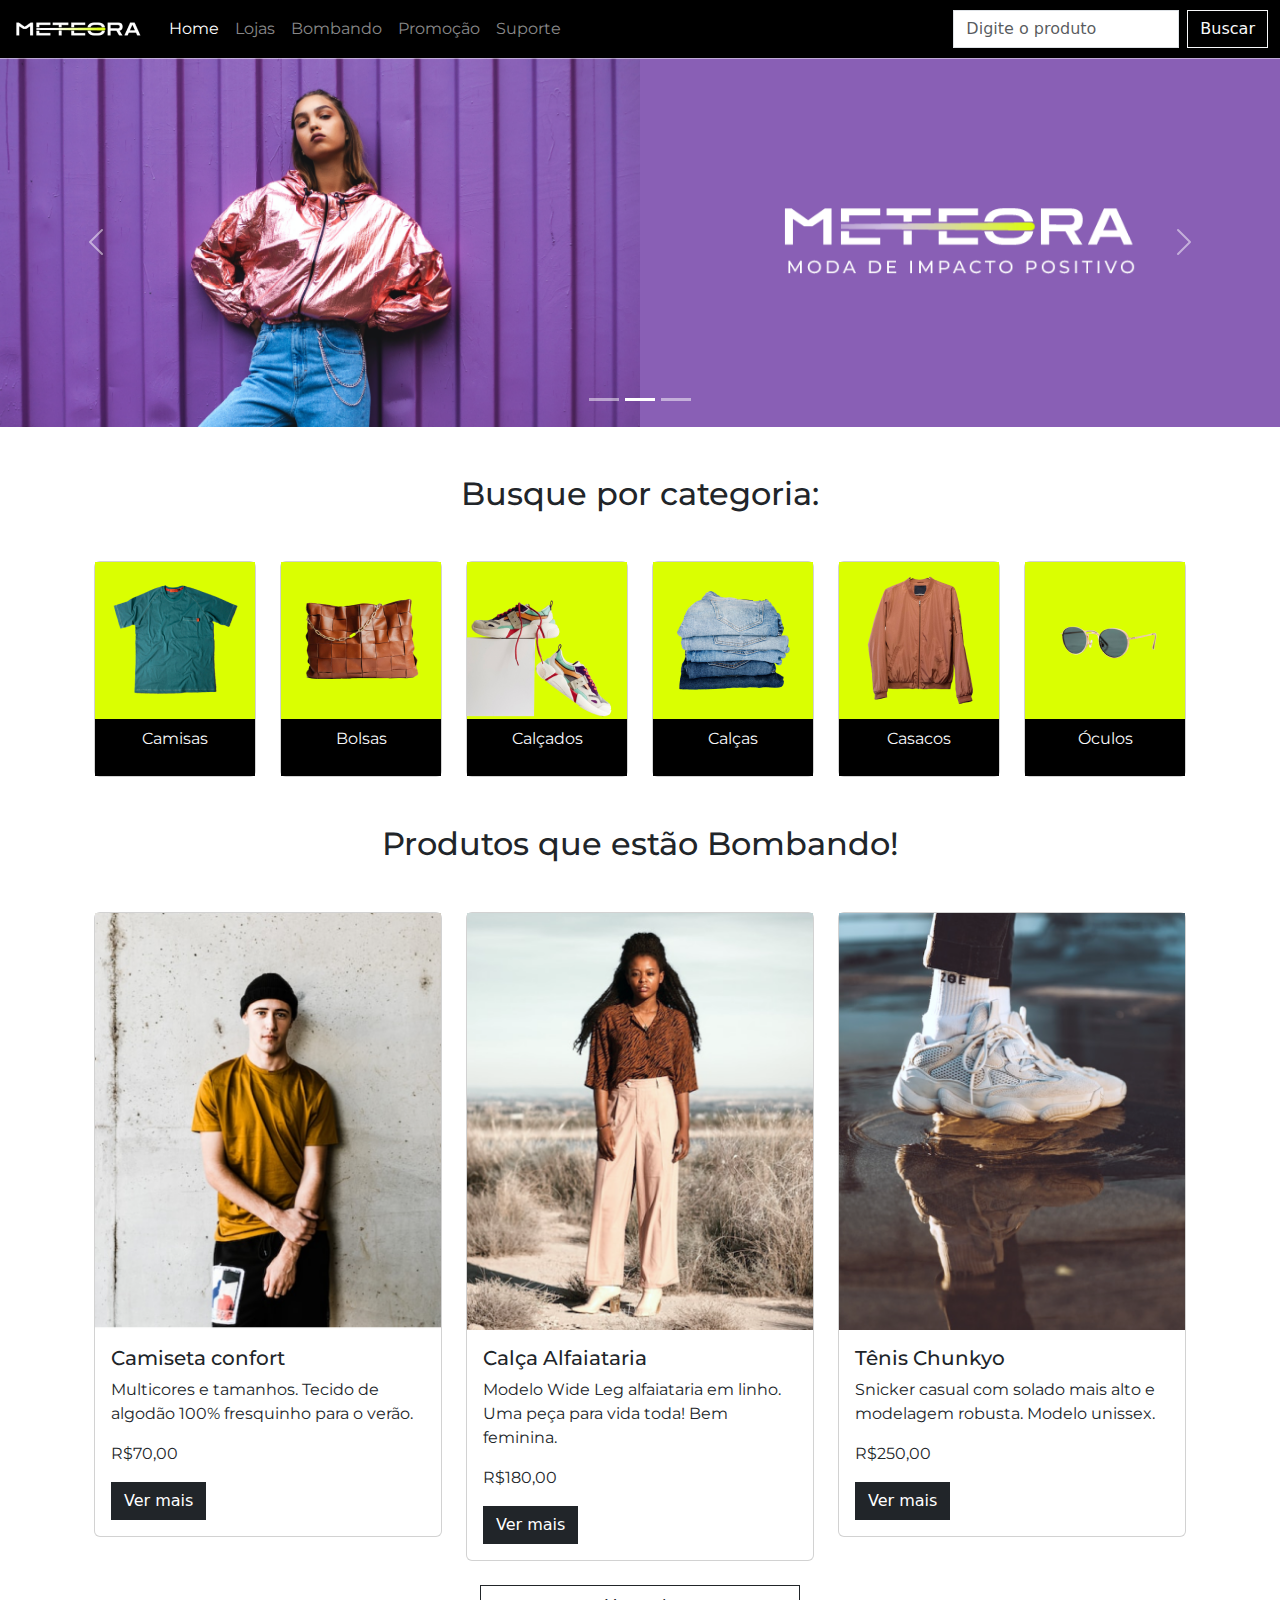
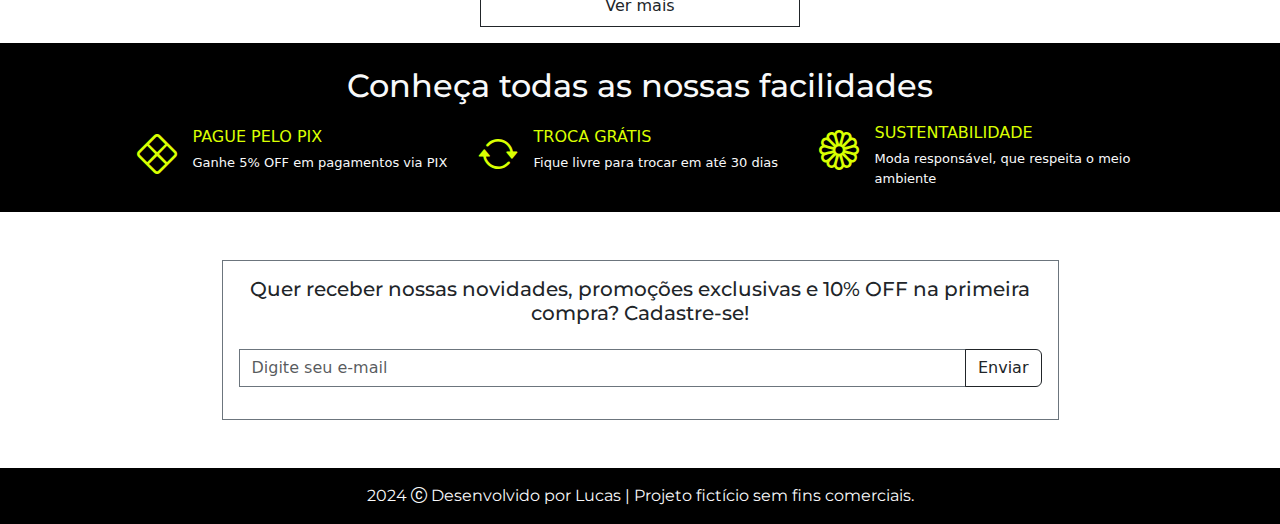
==== commit cb6a53fc: "melhorias feitas" ====
--- a/meteora/index.html
+++ b/meteora/index.html
@@ -21,24 +21,24 @@
           <div class="collapse navbar-collapse" id="navbarSupportedContent">
             <ul class="navbar-nav me-auto">
               <li class="nav-item">
-                <a class="nav-link active titulos-com-borda" aria-current="page" href="index.html">Home</a>
-              </li>
-              <li class="nav-item">
-                <a class="nav-link titulos-com-borda" href="links-navbar/lojas.html">Lojas</a>
-              </li>
-              <li class="nav-item">
-                <a class="nav-link titulos-com-borda" href="links-navbar/bombando.html">Bombando</a>
-              </li>
-              <li class="nav-item">
-                <a class="nav-link titulos-com-borda" href="links-navbar/promocao.html">Promoção</a>
-              </li>
-              <li class="nav-item">
-                <a class="nav-link titulos-com-borda" href="links-navbar/suporte.html">Suporte</a>
+                <a class="nav-link active" aria-current="page" href="index.html">Home</a>
+              </li>
+              <li class="nav-item">
+                <a class="nav-link" href="links-navbar/lojas.html">Lojas</a>
+              </li>
+              <li class="nav-item">
+                <a class="nav-link" href="links-navbar/bombando.html">Bombando</a>
+              </li>
+              <li class="nav-item">
+                <a class="nav-link" href="links-navbar/promocao.html">Promoção</a>
+              </li>
+              <li class="nav-item">
+                <a class="nav-link" href="links-navbar/suporte.html">Suporte</a>
               </li>
             </ul>
             <form class="d-flex" role="search">
-              <input class="form-control me-2 rounded-0 titulos-com-borda" type="search" placeholder="Digite o produto" aria-label="Pesquisar">
-              <button class="btn btn-outline-light rounded-0 titulos-com-borda" type="submit">Buscar</button>
+              <input class="form-control me-2 rounded-0" type="search" placeholder="Digite o produto" aria-label="Pesquisar">
+              <button class="btn btn-outline-light rounded-0" type="submit">Buscar</button>
             </form>
         </div>
         </div>
@@ -67,7 +67,7 @@
                 <img class="w-100 img-fluid d-none d-xl-block" src="./assets/Desktop/banner2-desktop.png"
                   alt="Modelo feminina utilizando óculos escuros e vestindo conjunto esportivo de blusa e calça na cor preta, sentada em um sofá preto em um fundo rosa.">
                 <div class="carousel-caption position-absolute posicao">
-                  <h5 class="fs-1 titulos-com-borda">COLEÇÃO ATEMPORAL</h5>
+                  <h5 class="fs-1">COLEÇÃO ATEMPORAL</h5>
                 </div>
               </div>
               <div class="carousel-item position-relative">
@@ -78,7 +78,7 @@
                 <img class="w-100 img-fluid d-none d-xl-block" src="./assets/Desktop/banner3-desktop.png"
                   alt="Modelo feminina utilizando óculos escuros e vestindo conjunto esportivo de blusa e calça na cor preta, sentada em um sofá preto em um fundo rosa.">
                 <div class="carousel-caption position-absolute posicao">
-                  <h5 class="fs-1 titulos-com-borda">SEMPRE NA MODA</h5>
+                  <h5 class="fs-1">SEMPRE NA MODA</h5>
                 </div>
               </div>
             </div>
@@ -102,7 +102,7 @@
             <img class="d-none d-md-block d-xl-none" src="./assets/Tablet/categorias/categoria-camiseta.png" alt="fds">
             <img class="d-none d-xl-block" src="./assets/Desktop/categorias/categoria-camiseta.png" alt="fds">
             <div class="card-header bg-black">
-              <p class="text-center text-light titulos-com-borda">Camisas</p>
+              <p class="text-center text-light">Camisas</p>
             </div>
           </div>
         </div>
@@ -113,7 +113,7 @@
             <img class="d-none d-md-block d-xl-none" src="./assets/Tablet/categorias/categoria-bolsas.png" alt="fds">
             <img class="d-none d-xl-block" src="./assets/Desktop/categorias/categoria-bolsa.png" alt="fds">
             <div class="card-header bg-black">
-              <p class="text-center text-light titulos-com-borda">Bolsas</p>
+              <p class="text-center text-light">Bolsas</p>
             </div>
           </div>
         </div>
@@ -124,7 +124,7 @@
             <img class="d-none d-md-block d-xl-none" src="./assets/Tablet/categorias/categoria-calcados.png" alt="fds">
             <img class="d-none d-xl-block" src="./assets/Desktop/categorias/categoria-calcados.png" alt="fds">
             <div class="card-header bg-black">
-              <p class="text-center text-light titulos-com-borda">Calçados</p>
+              <p class="text-center text-light">Calçados</p>
             </div>
           </div>
         </div>
@@ -135,7 +135,7 @@
             <img class="d-none d-md-block d-xl-none" src="./assets/Tablet/categorias/categoria-calcas.png" alt="fds">
             <img class="d-none d-xl-block" src="./assets/Desktop/categorias/categoria-calcas.png" alt="fds">
             <div class="card-header bg-black">
-              <p class="text-center text-light titulos-com-borda">Calças</p>
+              <p class="text-center text-light">Calças</p>
             </div>
           </div>
         </div>
@@ -146,7 +146,7 @@
             <img class="d-none d-md-block d-xl-none" src="./assets/Tablet/categorias/categoria-casacos.png" alt="fds">
             <img class="d-none d-xl-block" src="./assets/Desktop/categorias/categoria-casacos.png" alt="fds">
             <div class="card-header bg-black">
-              <p class="text-center text-light titulos-com-borda">Casacos</p>
+              <p class="text-center text-light">Casacos</p>
             </div>
           </div>
         </div>
@@ -157,7 +157,7 @@
             <img class="d-none d-md-block d-xl-none" src="./assets/Tablet/categorias/categoria-oculos.png" alt="fds">
             <img class="d-none d-xl-block" src="./assets/Desktop/categorias/categoria-oculos.png" alt="fds">
             <div class="card-header bg-black">
-              <p class="text-center text-light titulos-com-borda">Óculos</p>
+              <p class="text-center text-light">Óculos</p>
             </div>
           </div>
         </div>
@@ -165,7 +165,7 @@
   
       </div> <!-- Fim Categorias -->
 
-      <h2 class="container text-center my-3 my-xl-5 titulos-com-borda">Produtos que estão Bombando!</h2>
+      <h2 class="container text-center my-3 my-xl-5">Produtos que estão Bombando!</h2>
 
       <div class="container row mx-auto g-4"> <!-- Inicio Produtos -->
 
@@ -189,8 +189,8 @@
             <img class="d-none d-md-block d-xl-none" src="./assets/Tablet/produtos/calca.png" alt="fds">
             <img class="d-none d-xl-block" src="./assets/Desktop/produtos/calca.png" alt="fds">
             <div class="card-body">
-              <h5 class="card-title">alça Alfaiataria</h5>
-              <p class="card-text">Modelo Wide Leg alfaiataria em linho. Uma peça para vida toda!</p>
+              <h5 class="card-title">Calça Alfaiataria</h5>
+              <p class="card-text">Modelo Wide Leg alfaiataria em linho. Uma peça para vida toda! Bem feminina.</p>
               <p>R$180,00</p>
               <a href="#" class="btn btn-dark rounded-0">Ver mais</a>
             </div>
--- a/meteora/style.css
+++ b/meteora/style.css
@@ -2,6 +2,10 @@
 
 body {
     height: 100vh;
+}
+
+h1, h2, h3, h4, h5, p, a {
+    font-family: "Montserrat", sans-serif;
 }
 
 .texto-menor {
@@ -28,10 +32,6 @@
     top: 40%;
 }
 
-.titulos-com-borda {
-    font-family: "Montserrat", sans-serif;
-}
-
 @media(max-width: 767px){
     .posicao{
         top:60%;
